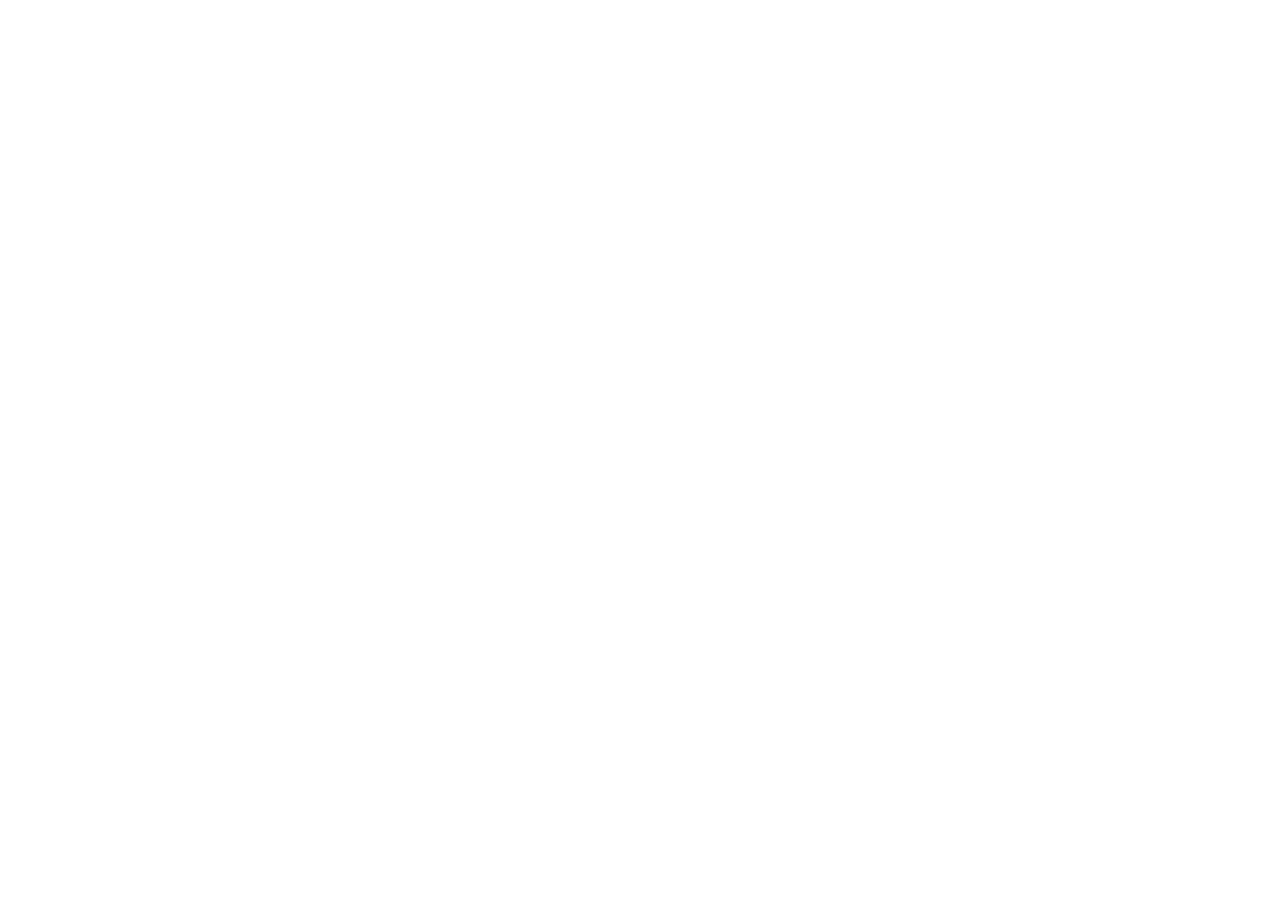
==== index.html @ b2b6c745 "implemented head of website" ====
<!DOCTYPE html>
<html lang="en">

<head>
    <title>Home - Arinjoy Das</title>
    <link rel="stylesheet" href="css/style.css">
    <link rel="preconnect" href="https://fonts.googleapis.com">
    <link rel="preconnect" href="https://fonts.gstatic.com" crossorigin>
    <link href="https://fonts.googleapis.com/css2?family=Inter:wght@100;300;400;500;700;900&display=swap"
        rel="stylesheet">
</head>
---- css/style.css ----
html,
body {
    margin: 0;
    padding: 0;
    font-family: 'Inter', sans-serif;
    height: 100%;
}

body {
    overflow-x: hidden;
}

.back {
    width: 100%;
    height: 100%;
    background-image: linear-gradient(rgba(0, 39, 76, 0.6), rgba(0, 39, 76, 0.6)),
        url('/images/northcampus.jpg');
    background-size: cover;
    background-position: center;
    position: relative;
    display: flex;
    flex-direction: column;
}

.bold {
    font-weight: bold;
}

header {
    position: relative;
    width: 100%;
}

.logo {
    position: absolute;
    left: 4rem;
    top: 50%;
    transform: translateY(-50%);
    color: #fff;
    text-decoration: none;
    font-size: 24px;
    font-weight: bold;
    z-index: 1;
}

nav {
    height: 80px;
    background: linear-gradient(rgba(255, 203, 5, 0.6), rgba(255, 203, 5, 0.6));
    display: flex;
    padding: 0 6%;
    justify-content: flex-end;
    align-items: center;
}

.nav-links {
    text-align: right;
}

.nav-links ul li {
    list-style: none;
    display: inline-block;
    padding: 8px 12px 8px 12px;
    position: relative;
}

.nav-links ul li::after {
    content: '';
    height: 3px;
    width: 0;
    left: 0;
    background: #ffb700;
    position: absolute;
    left: 50%;
    bottom: -10px;
    transition: width 0.5s, left 0.5s;
    transform: translateX(-50%);
}

.nav-links ul li:hover::after {
    width: 100%;
}

.nav-links ul li a {
    color: #fff;
    text-decoration: none;
    font-size: 14px;
}

.nav-links a.active {
    text-decoration: underline;
}

.content {
    flex: 1;
    display: grid;
    grid-template-columns: 1fr 1fr;
    padding: 0 calc((100vw - 1300px) / 2);
    align-items: center;
    margin-bottom: 0;
}

.center h1 {
    font-size: 3.5rem;
    color: #fff;
    margin: 0 0 16px 0;
}

.column-left {
    padding: 0 32px 0 32px;
}

.column-left h1 {
    font-size: 4rem;
    color: #fff;
}

.column-left .subtitle {
    font-size: 2rem;
    color: #fff;
    margin: 0 0 30px 0;
}

.column-left .description {
    font-size: 1.5rem;
    line-height: 1.5;
    color: #fff;
    margin: 0 0 40px 0;
}

.column-right {
    display: flex;
    justify-content: center;
    align-items: center;
    padding: 0 32px 0 32px;
}

.profilepicture {
    width: 500px;
    height: 500px;
    border-radius: 50%;
    border: 5px solid white;
    overflow: hidden;
    margin: 0 0 0 auto;
    display: flex;
    justify-content: center;
    align-items: center;
}

.hero-image {
    display: block;
    width: 100%;
    height: auto;
    object-fit: cover;
}

.dropbtn {
    background-color: #00274C;
    color: white;
    border-radius: 50px;
    padding: 14px;
    font-size: 14px;
    border: none;
    cursor: pointer;
}

.dropdown {
    position: relative;
    display: inline-block;
}

.dropdown-content {
    display: none;
    position: absolute;
    background-color: rgba(0, 39, 76, 0.9);
    min-width: 160px;
    box-shadow: 0px 8px 16px 0px rgba(0, 0, 0, 0.2);
    z-index: 1;
    border-radius: 10px;
    transform: translateX(-25%);
}

.dropdown-content a {
    color: black;
    padding: 12px 16px 12px 16px;
    text-decoration: none;
    display: block;
    text-align: center;
}

.dropdown-content a:hover {
    background-color: rgba(255, 203, 5, 0.6);
    border-radius: 10px;
}

.dropdown:hover .dropbtn {
    background-color: #00274C;
}

.dropdown:hover .dropdown-content,
.dropdown-content:hover {
    display: block;
}

@media screen and (max-width: 768px) {
    .content {
        grid-template-columns: 1fr;
        text-align: center;
        height: auto;
        padding: 16px;
    }

    .nav-links ul {
        position: absolute;
        top: 100%;
        left: 0;
        background: rgba(0, 39, 76, 0.9);
        width: 100%;
        display: none;
    }

    .nav-links.active ul {
        display: block;
    }

    .nav-links ul li {
        display: block;
        text-align: center;
    }

    .nav-links ul li a {
        font-size: 12px;
    }

    .column-left,
    .column-right {
        padding: 16px;
    }

    .column-left h1,
    .column-left .subtitle,
    .column-left .description {
        text-align: center;
        margin: 0 0 20px 0;
    }

    .profilepicture {
        width: 250px;
        height: 250px;
        margin: 20px auto 20px auto;
    }
}
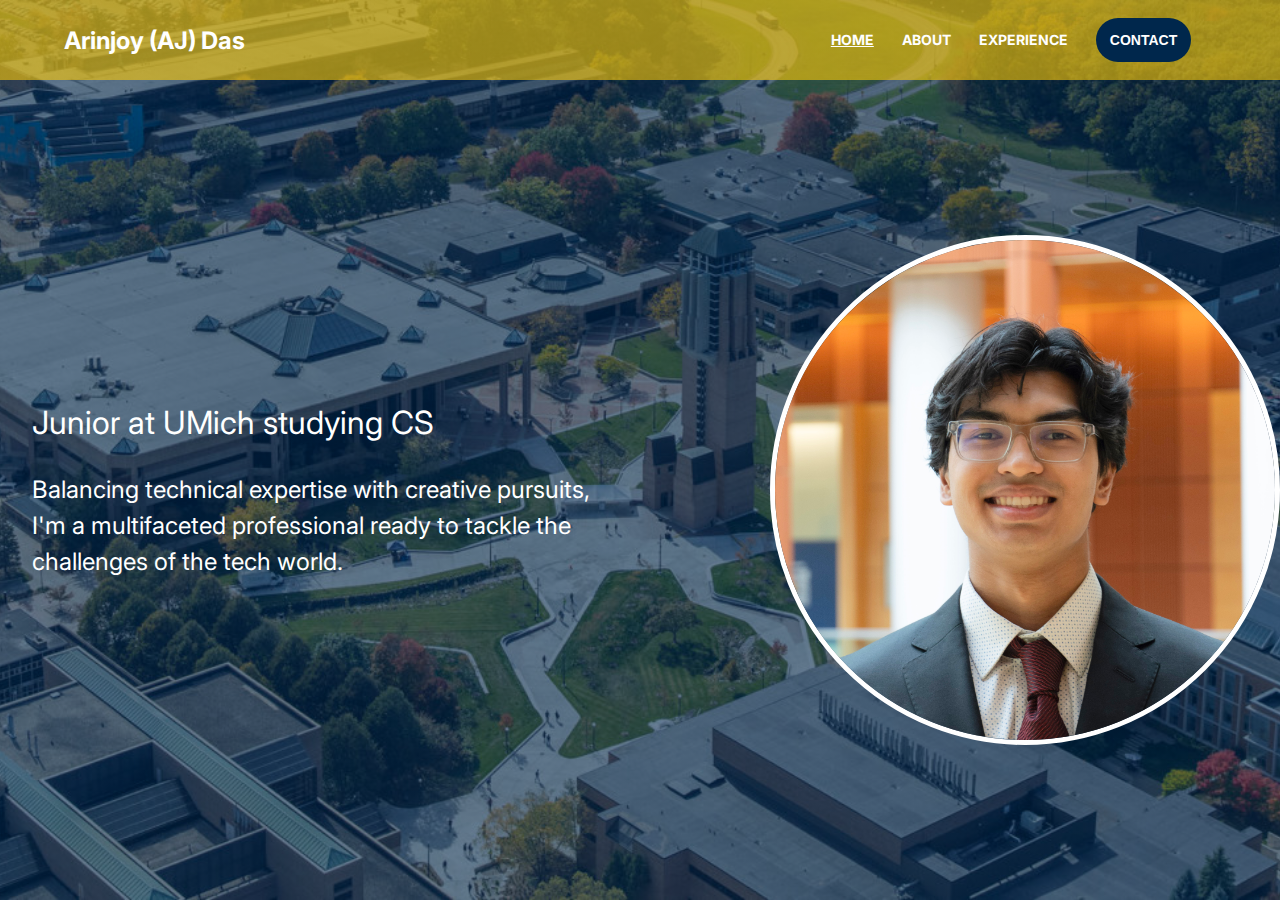
==== commit baa7ee24: "added body to index html" ====
--- a/index.html
+++ b/index.html
@@ -10,3 +10,46 @@
         rel="stylesheet">
 </head>
 
+
+<body>
+    <div class="back">
+        <header>
+            <div class="logo">Arinjoy (AJ) Das
+            </div>
+
+            <nav class="navbar">
+                <div class="nav-links">
+                    <ul>
+                        <li><a href="./index.html" class="active bold">HOME</a></li>
+                        <li><a href="./about.html" class="bold">ABOUT</a></li>
+                        <li><a href="./experience.html" class="bold">EXPERIENCE</a></li>
+                        <li class="dropdown">
+                            <button class="dropbtn bold">CONTACT</button>
+                            <div class="dropdown-content">
+                                <a href="https://www.linkedin.com/in/arinjoydas/">LinkedIn</a>
+                                <a href="mailto:arinjoy@umich.edu">Email</a>
+                                <a href="assets/AJDas_Resumefinal.pdf" target="_blank">Resume</a>
+                            </div>
+                        </li>
+                    </ul>
+                </div>
+            </nav>
+        </header>
+
+        <section class="hero"></section>
+        <main class="content">
+            <div class="column-left">
+                <h1 id="typing-effect"></h1>
+                <p class="subtitle">Junior at UMich studying CS</p>
+                <p class="description">Balancing technical expertise with creative pursuits, I'm a multifaceted
+                    professional ready to tackle the challenges of the tech world.</p>
+            </div>
+            <div class="profilepicture">
+                <img src="images/headshot2025.jpg" class="hero-image" alt="Profile Picture">
+            </div>
+        </main>
+</body>
+
+
+
+</html>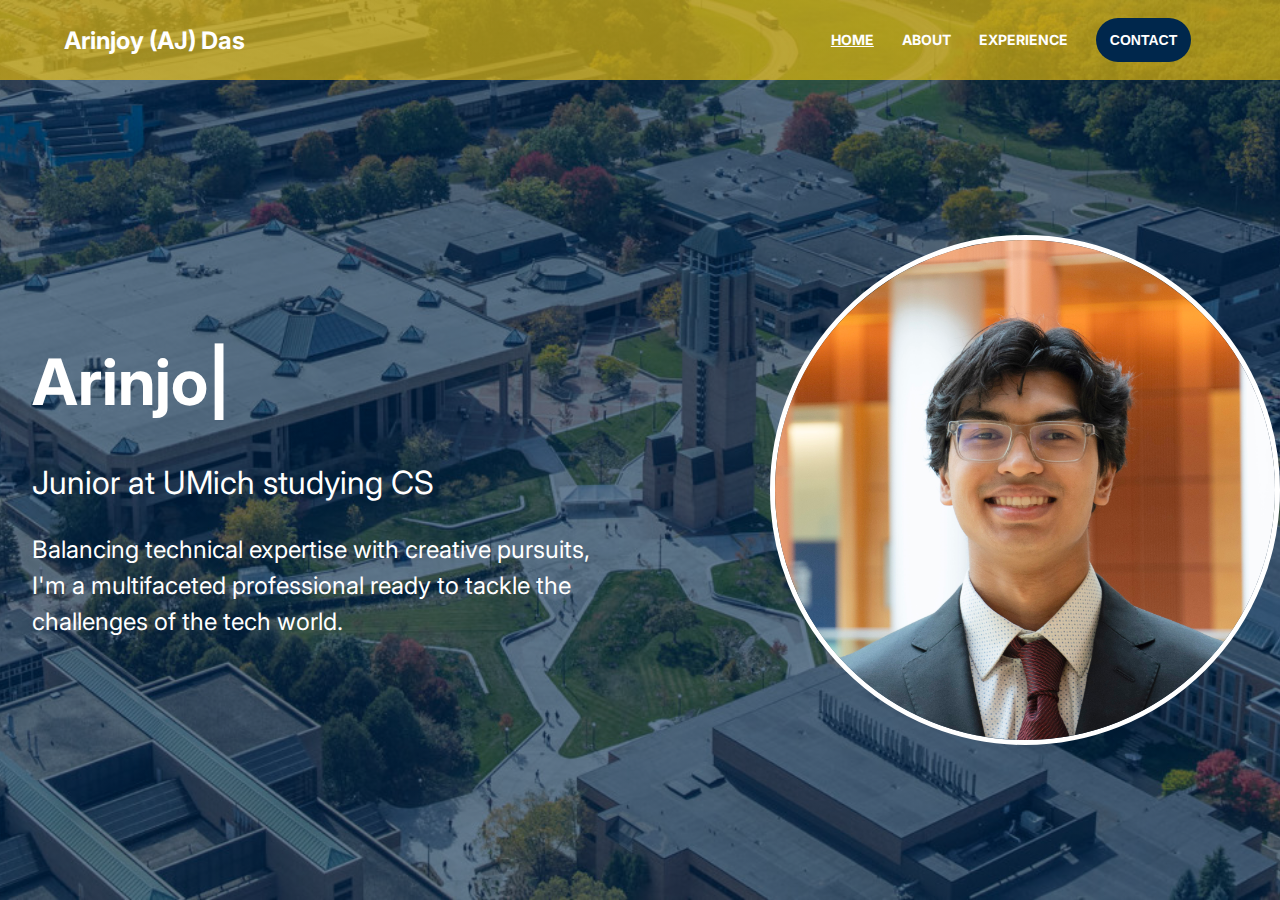
==== commit 76d4d671: "typing effect on index.html" ====
--- a/index.html
+++ b/index.html
@@ -50,6 +50,31 @@
         </main>
 </body>
 
+<script>
+    const animateText = "Arinjoy (AJ) Das";
+    let index = 0;
+    const typingspeed = 110;
+    const cursorChar = '|';
+    let cursorVisible = true;
+    const subtitleText = "Junior at UMich studying CS";
 
+    function typeEffect() {
+        const targetElement = document.getElementById("typing-effect");
+
+        cursorVisible = !cursorVisible;
+        const cursor = cursorVisible ? cursorChar : '';
+
+        if (index < animateText.length) {
+            targetElement.innerHTML = animateText.substring(0, index + 1) + cursor;
+            index++;
+            setTimeout(typeEffect, typingspeed);
+        } else {
+            targetElement.innerHTML = animateText; // Add + cursor to keep it blinking
+        }
+    }
+
+    window.onload = typeEffect;
+
+</script>
 
 </html>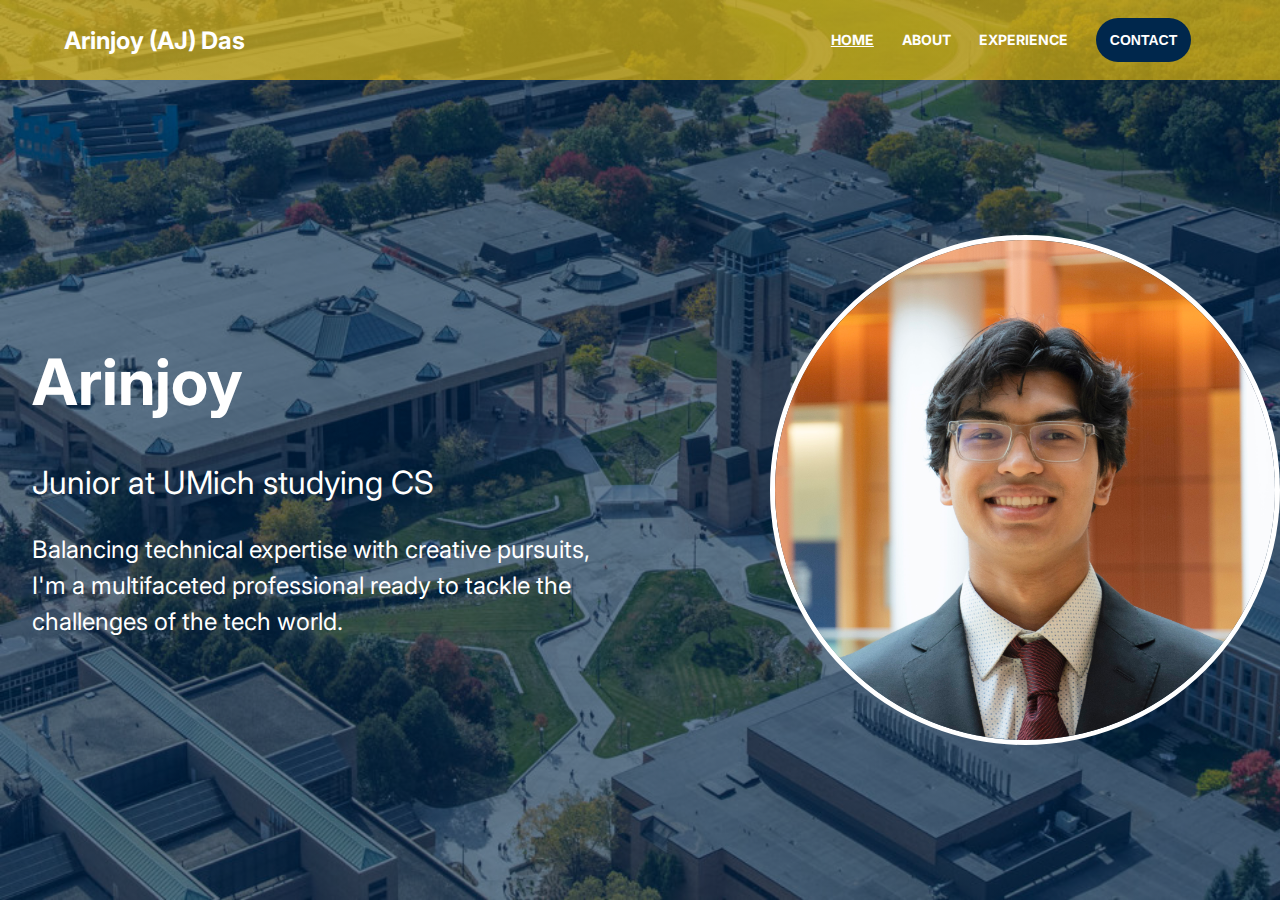
==== commit 24f8d475: "hover effect on profile image" ====
--- a/index.html
+++ b/index.html
@@ -45,7 +45,9 @@
                     professional ready to tackle the challenges of the tech world.</p>
             </div>
             <div class="profilepicture">
-                <img src="images/headshot2025.jpg" class="hero-image" alt="Profile Picture">
+                <a href="https://www.linkedin.com/in/arinjoydas/" target="_blank">
+                    <img src="images/headshot2025.jpg" class="hero-image" alt="Profile Picture">
+                </a>
             </div>
         </main>
 </body>
--- a/css/style.css
+++ b/css/style.css
@@ -6,17 +6,12 @@
     height: 100%;
 }
 
-body {
-    overflow-x: hidden;
-}
-
 .back {
     width: 100%;
     height: 100%;
     background-image: linear-gradient(rgba(0, 39, 76, 0.6), rgba(0, 39, 76, 0.6)),
         url('/images/northcampus.jpg');
     background-size: cover;
-    background-position: center;
     position: relative;
     display: flex;
     flex-direction: column;
@@ -144,6 +139,23 @@
     display: flex;
     justify-content: center;
     align-items: center;
+    transition: transform 0.3s ease, box-shadow 0.3s ease;
+    cursor: pointer;
+}
+
+.profilepicture:hover {
+    transform: scale(1.02);
+    box-shadow: 0 0 20px rgba(255, 255, 255, 0.3);
+}
+
+.profilepicture img {
+    width: 100%;
+    height: 100%;
+    transition: transform 0.3s ease;
+}
+
+.profilepicture:hover img {
+    transform: scale(1.1);
 }
 
 .hero-image {
